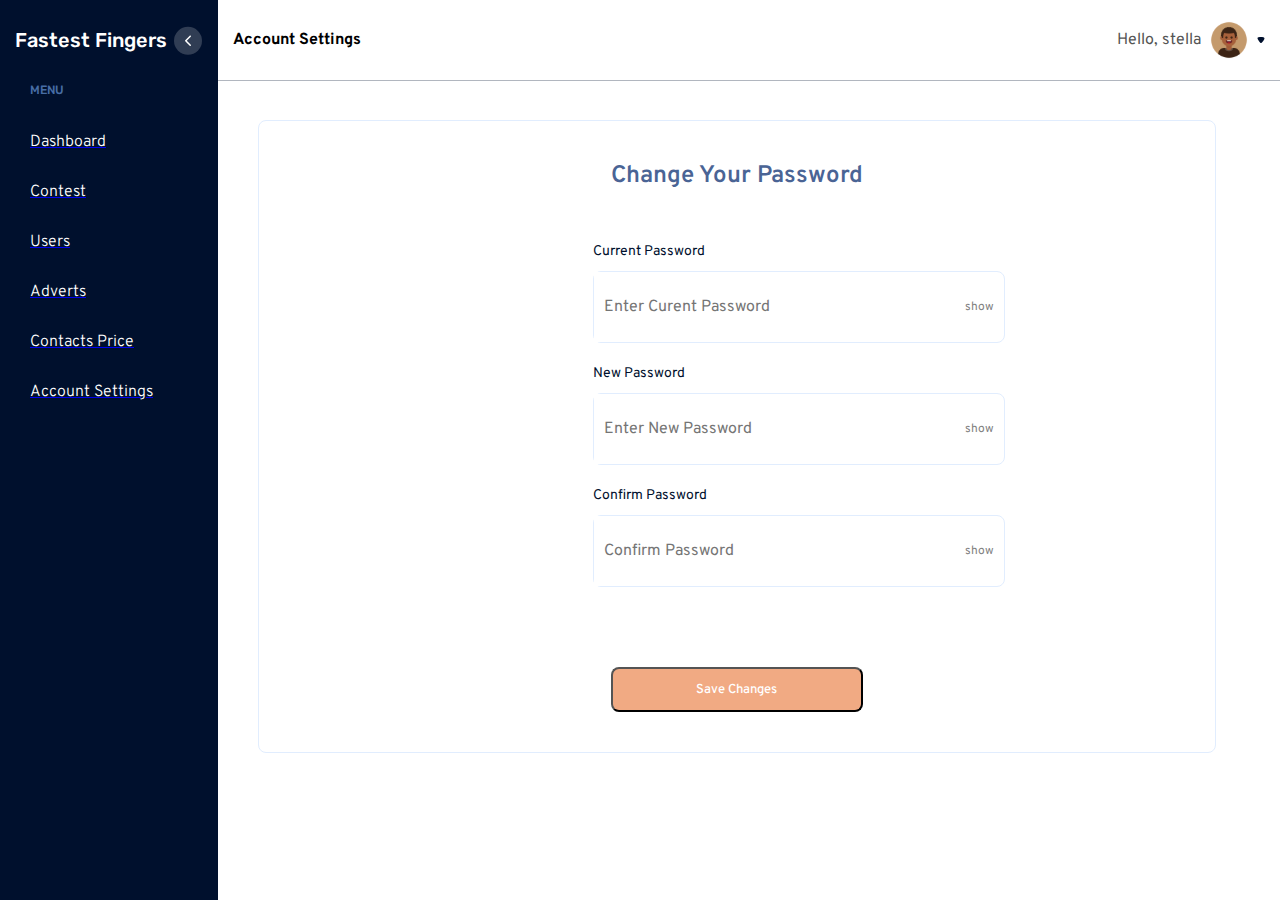
==== accountsettings.html @ 8b32c6ab "first commit" ====
<!DOCTYPE html>
<html lang="en">
	<head>
		<meta charset="UTF-8" />
		<meta http-equiv="X-UA-Compatible" content="IE=edge" />
		<meta name="viewport" content="width=device-width, initial-scale=1.0" />
		<title>Document</title>
		<link rel="stylesheet" href="accountsettings.css" />
	</head>
	<body>
		<div class="page">
			<div id="Container" class="container">
				<div class="fixed-nav">
					<div class="navbar">
						<div class="page-title">
							<h1>Account Settings</h1>
						</div>
						<div class="user-ctn">
							<p>Hello, stella</p>
							<img src="icons/image 1.svg" />
							<img
								onclick="openNav()"
								src="icons/Arrow - Down 2.svg"
							/>
						</div>
					</div>
				</div>
				<div class="inner-ctn">
					
					</div>
					
					<div class="second-rec">
						<div class="change-ctn">
							<p class="change">Change Your Password</p>
						</div>
						<form>
						<div class="current-div">
							<p class="current">Current Password</p>
							<div  class="input1-div">
								<input id="input-el" class="current-ps" type="password" placeholder="Enter Curent Password">
								<p id="show-el" class="show-ps" onclick="showPass()">show</p>
							</div>
						</div>
						<div class="current-div">
							<p class="current">New Password</p>
							<div class="input1-div">
								<input id="input-el2" class="current-ps" type="password" placeholder="Enter New Password">
								<p class="show-ps" onclick="showPass2()">show</p>
							</div>
						</div>
						<div class="current-div">
							<p class="current">Confirm Password</p>
							<div class="input1-div">
								<input id="input-el3" class="current-ps" type="password" placeholder="Confirm Password">
								<p class="show-ps" onclick="showPass3()">show</p>
							</div>
						</div>
						<div class="sav-ctn">
							<button class="save">Save Changes</button>
						</div>
						</form>
					</div>
				
				</div>
			</div>
			<div id="Sidenav" class="side-nav">
				<div class="logo-ctn">
					<p class="logo-name">Fastest Fingers</p>
					<img
						class="close"
						onclick="closeNav()"
						src="icons/Collapse.svg"
					/>
				</div>
				<div class="menu-ctn">
					<p class="menu-title">MENU</p>
					<ul class="menus">
					<a href="dashboard.html"><li  class="menu-items" href="dashboard2.html">Dashboard</li></a>
						<a href="contest.html"><li class="menu-items">Contest</li></a>
						<a href="users.html"><li class="menu-items">Users</li></a>
						<a href="Adverts.html"><li class="menu-items">Adverts</li></a>
						<a href="contactsprice.html"><li class="menu-items">Contacts Price</li></a>
						<a href="accountsettings.html"><li class="menu-items">Account Settings</li></a>
					</ul>
				</div>
			</div>
		</div>
		<script src="accountsettings.js"></script>
	</body>
</html>
---- accountsettings.css ----
@import url("https://fonts.googleapis.com/css2?family=Overpass:wght@100;300;400;500;600;700;800;900&display=swap");
@import url("https://fonts.googleapis.com/css2?family=Rubik:wght@400;500;600;700&display=swap");

* {
	font-family: "Overpass", sans-serif;
	font-size: 16px;
	padding: 0;
	margin: 0;
}
/* .fixed-nav {
	posi
	
} */
.navbar {
	top: 0;
	position: fixed;
	height: 80px;
	display: flex;
	justify-content: space-between;
	align-items: center;
	padding: 0 15px;
	width: 83%;
	background-color: white;
	border-bottom: 1px solid #00102d4e;
}
.container {
	margin-left: 17%;
	width: 83%;
}

.user-ctn {
	display: flex;
	gap: 7px;
	align-items: center;
	margin-right: 30px;
}

/* nav ul {
	display: inline-block;
	list-style: none;
	margin-right: 0px;
	overflow: hidden;

	position: relative;
	text-align: right;
} */

p {
	display: inline-block;
	text-decoration: none;
	color: #555;
	cursor: pointer;
}
/*----------------------Total div---------------------------------*/

.inner-ctn {
	padding: 0 40px;
	margin-top: 120px;
}

.small-rec {
	text-align: center;
}
.textdiv p {
	color: white;
	font-size: 14px;
	font-weight: 400;
	line-height: 17.72px;
}
.textdiv h2 {
	color: white;
	font-size: 24px;
	font-weight: 600;
}
.text-flex {
	display: flex;
	align-items: center;
	width: 85%;
	height: 107px;
	background: #00102d;
	margin-top: 10px;
	border-radius: 8px;
	box-shadow: 0px 4px 16px rgba(189, 205, 236, 0.6);
}
/*---------------------------second-rec------------------------------------*/

.second-rec {
	width: 90%;
	height: fit-content;
	background-color: white;
	background: #ffffff;
	border: 1px solid #e1edfe;
	border-radius: 8px;
	margin-top: 40px;
	margin-bottom: 50px;
	align-items: center;
	margin-left: 40px;
}
form {
	margin: auto;
	width: 30%;
}
.change-ctn {
	margin-top: 40px;
	text-align: center;
	margin-bottom: 50px;
}
.change {
	font-weight: 600;
	font-size: 24px;
	line-height: 30px;
	align-items: center;
	color: #4a6495;
}
.current-div {
	margin-bottom: 20px;
}
.current {
	font-style: normal;
	font-weight: 400;
	font-size: 14px;
	line-height: 18px;
	color: #00102d;
	margin-bottom: 10px;
}
.input1-div {
	width: 400px;
	height: 70px;
	left: 644px;
	top: 359px;
	border: 1px solid #e1edfe;
	border-radius: 8px;
	display: flex;
	justify-content: space-between;
	align-items: center;
	padding-right: 10px;
}
.current-ps {
	height: 70px;
	width: 100%;
	border: none;
	padding-left: 10px;
}
.show-ps {
	color: #818181;
	font-weight: 400;
	font-size: 12px;
}
.sav-ctn {
	margin-top: 80px;
	text-align: center;
	margin-bottom: 40px;
}
.save {
	width: 252px;
	height: 45px;
	background: #f1aa83;
	border-radius: 8px;
	font-style: normal;
	font-weight: 500;
	font-size: 13px;
	
	text-align: center;
	color: #ffffff;
}
/*-----------------------------side-nav---------------------*/
.logo-ctn {
	display: flex;
	justify-content: center;
	align-items: center;
	gap: 7px;
	height: 80px;
}

.logo-name {
	font-family: "Rubik", sans-serif;
	font-weight: 500;
	color: #fff;
	font-size: 20px;
}
.side-nav {
	position: fixed;
	width: 17%;
	height: 100vh;
	left: 0px;
	top: 0px;
	background: #00102d;
}

.menu-title {
	font-family: "Rubik", sans-serif;
	font-size: 12px;
	font-weight: 500;
	margin-bottom: 20px;
	color: #476da5;
	padding-left: 30px;
}

.menu-items {
	font-weight: 300;
	list-style: none;
	padding: 15px 0;
	padding-left: 30px;
	color: #fff;
}

.menu-items:hover {
	color: #f1aa83;
	cursor: pointer;
	background-color: #f1aa8323;
	border-left: 4px solid #f1aa83;
}
.sid-rec {
	width: 100%;
	height: 42px;
}
.side-nav h1 {
	color: white;
	font-family: "Rubik";
	font-style: normal;
	font-weight: 500;
	font-size: 20px;
	line-height: 24px;
	display: flex;
	text-align: center;
	align-items: center;
}
/*--------------------------page-ctn-----------------------------------*/

.page-ctn {
	align-items: center;
	display: flex;
	margin-left: 73%;
	margin-top: 34px;
	margin-bottom: 30px;
}
.box {
	width: 32px;
	height: 32px;
	border-radius: 4px;
	background: #ffffff;
	border: 1px solid #00102d;
	box-sizing: border-box;
	margin-left: 5px;
	text-align: center;
}
.box p {
	font-family: "Overpass";
	font-style: normal;
	font-weight: 700;
	font-size: 14px;
	text-align: center;
	padding-top: 8px;
}
.box-img {
	padding-top: 8px;
}
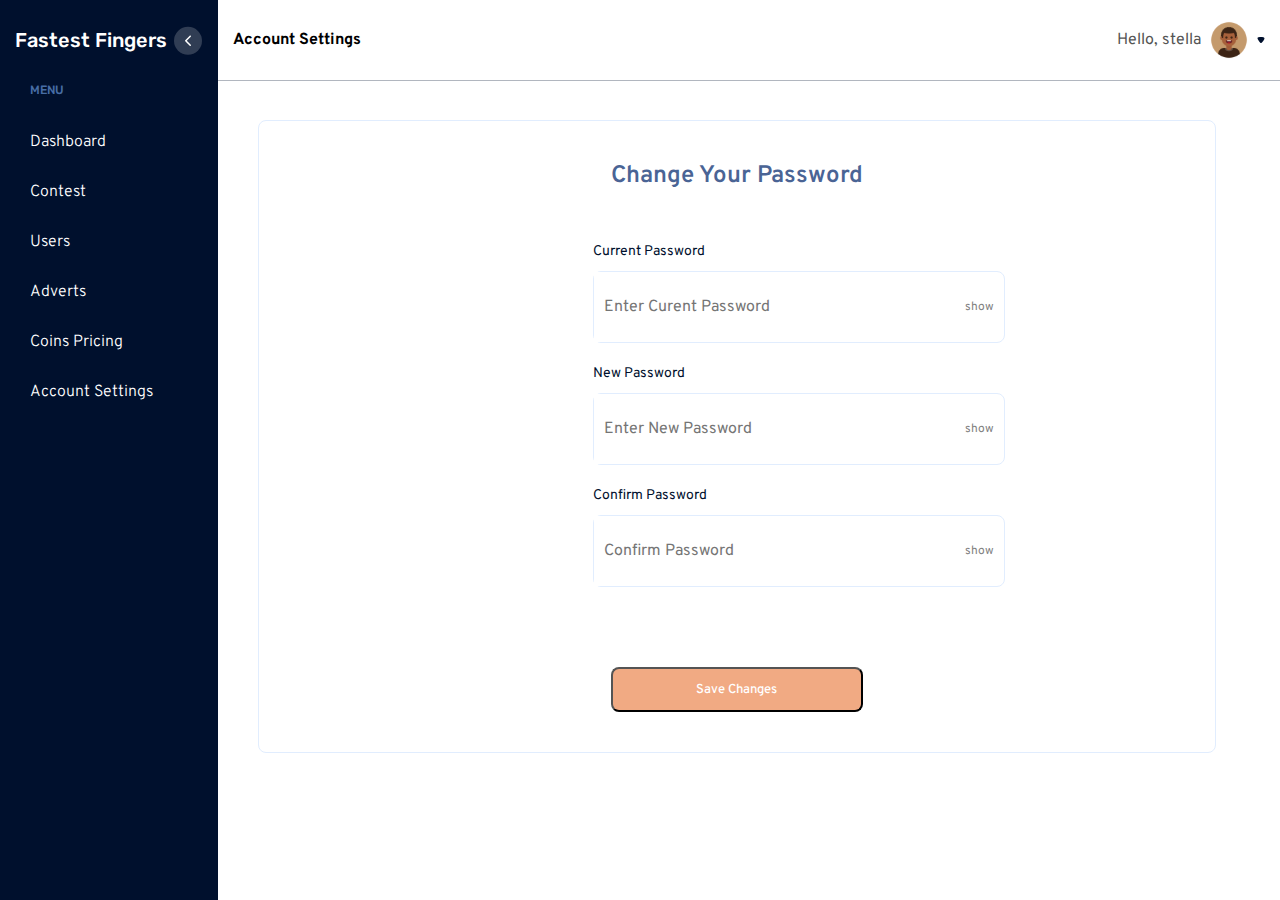
==== commit c45451cc: "changes with nav" ====
--- a/accountsettings.html
+++ b/accountsettings.html
@@ -75,11 +75,11 @@
 				<div class="menu-ctn">
 					<p class="menu-title">MENU</p>
 					<ul class="menus">
-					<a href="dashboard.html"><li  class="menu-items" href="dashboard2.html">Dashboard</li></a>
+					<a href="/"><li  class="menu-items" href="dashboard2.html">Dashboard</li></a>
 						<a href="contest.html"><li class="menu-items">Contest</li></a>
 						<a href="users.html"><li class="menu-items">Users</li></a>
 						<a href="Adverts.html"><li class="menu-items">Adverts</li></a>
-						<a href="contactsprice.html"><li class="menu-items">Contacts Price</li></a>
+						<a href="coinspricing.html"><li class="menu-items">Coins Pricing</li></a>
 						<a href="accountsettings.html"><li class="menu-items">Account Settings</li></a>
 					</ul>
 				</div>
--- a/accountsettings.css
+++ b/accountsettings.css
@@ -164,6 +164,21 @@
 	color: #ffffff;
 }
 /*-----------------------------side-nav---------------------*/
+a:link {
+	text-decoration: none;
+}
+
+a:visited {
+	text-decoration: none;
+}
+
+a:hover {
+	text-decoration: none;
+}
+
+a:active {
+	text-decoration: none;
+}
 .logo-ctn {
 	display: flex;
 	justify-content: center;
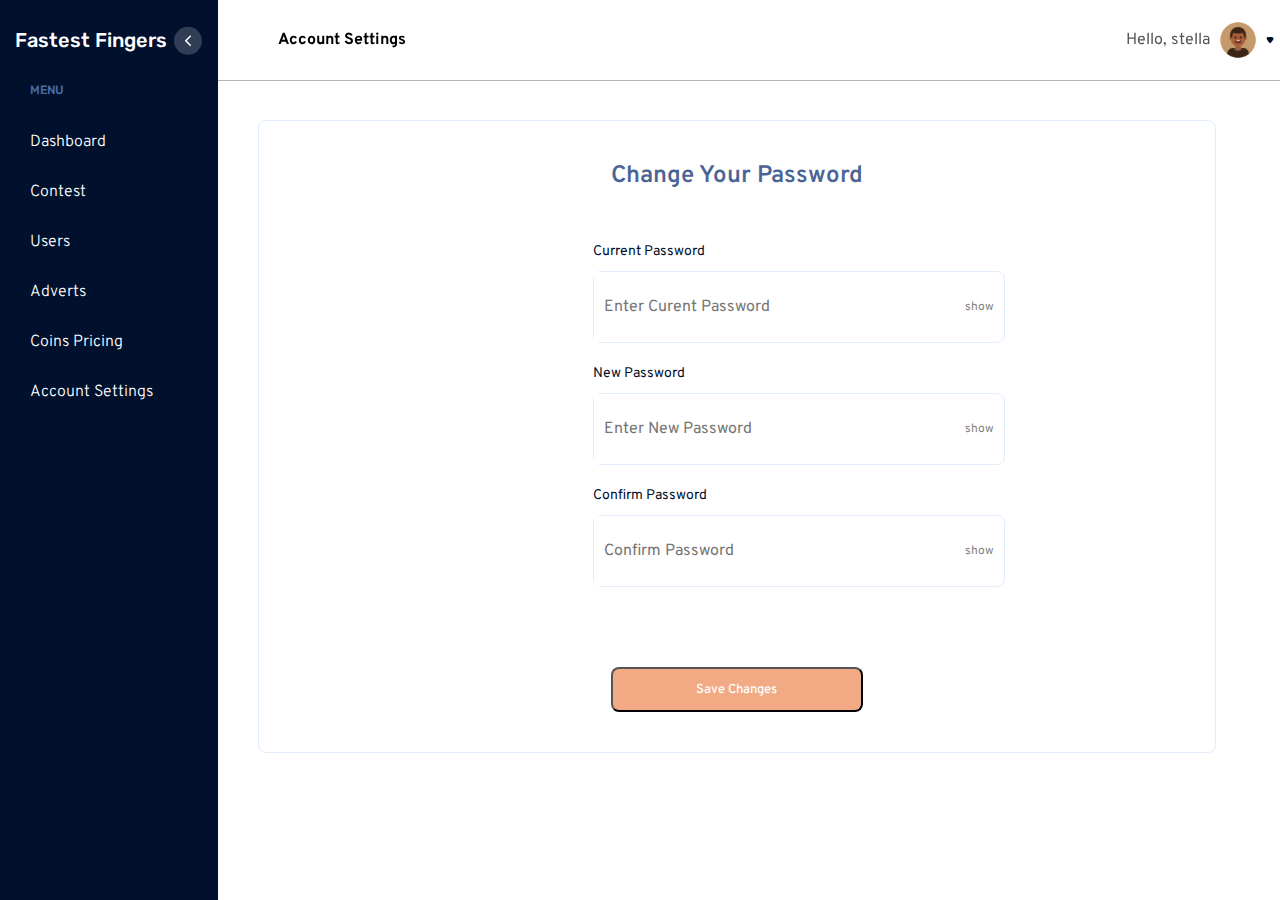
==== commit e4b4a65b: "animations for the page navs" ====
--- a/accountsettings.html
+++ b/accountsettings.html
@@ -19,10 +19,12 @@
 							<p>Hello, stella</p>
 							<img src="icons/image 1.svg" />
 							<img
-								onclick="openNav()"
+							
 								src="icons/Arrow - Down 2.svg"
 							/>
 						</div>
+						<img onclick="menutoogle()"
+							class="menu-icon" src="icons/menu icon.png" />
 					</div>
 				</div>
 				<div class="inner-ctn">
@@ -56,7 +58,7 @@
 							</div>
 						</div>
 						<div class="sav-ctn">
-							<button class="save">Save Changes</button>
+							<button class="save" onclick="return Validate()" >Save Changes</button>
 						</div>
 						</form>
 					</div>
@@ -85,6 +87,23 @@
 				</div>
 			</div>
 		</div>
+  <div href="javascript:void(0)" id="mySidenav" class="sidebar-bg" onclick="closeNav()">
+					<div class="sidenav-2">
+					 <a href="javascript:void(0)" class="closebtn" onclick="closeNav()"><img
+						class="close"
+						src="icons/Collapse.svg"
+					/><p class="back-white">Close</p></a>
+					<ul>
+ 						<a href="/"><li class="sec-">Dashboard</li></a>
+  						<a href="contest.html"><li class="sec-">Contest</li></a>
+ 						 <a href="users.html"><li class="sec-">Users</li></a>
+  						<a href="Adverts.html"><li class="sec-">Adverts</li></a>
+							<a href="coinspricing.html"><li class="sec-">Coins Pricing</li></a>
+						<a href="accountsettings.html"><li class="sec-">Account Settings</li></a>
+					</ul>
+				</div>
+		<script src="https://cdnjs.cloudflare.com/ajax/libs/gsap/3.4.0/gsap.min.js"></script>
+
 		<script src="accountsettings.js"></script>
 	</body>
 </html>
--- a/accountsettings.css
+++ b/accountsettings.css
@@ -26,6 +26,10 @@
 .container {
 	margin-left: 17%;
 	width: 83%;
+}
+.menu-icon {
+	width: 24px;
+	display: none;
 }
 
 .user-ctn {
@@ -111,6 +115,7 @@
 	line-height: 30px;
 	align-items: center;
 	color: #4a6495;
+	
 }
 .current-div {
 	margin-bottom: 20px;
@@ -122,6 +127,7 @@
 	line-height: 18px;
 	color: #00102d;
 	margin-bottom: 10px;
+	outline: none;
 }
 .input1-div {
 	width: 400px;
@@ -134,12 +140,14 @@
 	justify-content: space-between;
 	align-items: center;
 	padding-right: 10px;
+	
 }
 .current-ps {
 	height: 70px;
 	width: 100%;
 	border: none;
 	padding-left: 10px;
+	outline: none;
 }
 .show-ps {
 	color: #818181;
@@ -270,3 +278,114 @@
 .box-img {
 	padding-top: 8px;
 }
+/*------------------------menu icons -----------------------*/
+.sidebar-bg {
+	width: 100%;
+	height: 100vh;
+	z-index: 150;
+	background-color: #00000065;
+	position: fixed;
+	top: 0;
+	left: 0;
+	display: none;
+}
+
+.sidenav {
+	height: 100vh;
+	width: 25%;
+	background-color: white;
+	padding-top: 20px;
+	transition: 0.10s;
+	/* z-index: 150; */
+	text-align: center;
+}
+.sidenav-2 {
+	background: #00102d;
+}
+.sidenav-2 li {
+	padding: 18px 13px;
+	border-bottom: 1px solid rgba(0, 0, 0, 0.171);
+	cursor: pointer;
+	margin: auto;
+	list-style: none;
+    color: #ffffff
+	
+}
+.sidenav-2 li a {
+	color: #ffffff
+}
+.sidenav-2 li a:hover {
+	color: red;
+	padding: 10px;
+}
+.sec- {
+	color: #f1aa83;
+	cursor: pointer;
+	background-color: #f1aa8323;
+	border-left: 4px solid #f1aa83;
+}
+.closebtn {
+	display: flex;
+	align-items: center;
+	padding-left: 10px;
+	gap: 20px;
+	margin-top: 10px;
+}
+.back-white {
+	color: white;
+}
+/*----------------------------media query----------------------*/
+@media screen and (max-width: 480px)  {
+.container {
+		width: 100%;
+		margin: 0px;
+		height: fit-content;
+	}
+	.menu-icon {
+		display: block;
+	}
+	.page-ctn {
+		width: 100%;
+		margin-left: 0 	;
+
+		align-items: flex-end;
+	}
+	.user-ctn {
+		display: none;
+	}
+	.second-rec {
+		width: 100%;
+		margin: 0;
+	}
+	.navbar {
+		width: 95%;
+		justify-content: space-between;
+		margin: 0px;
+		display: flex;
+		gap: 150px;
+		align-items: center;
+		z-index: 20;
+	}
+	.side-nav {
+		display: none;
+	}
+	form {
+		width: 90%;
+	}
+	.input1-div {
+		width: 100%;
+	}
+	.sav-ctn {
+		margin-top: 20px;
+	}
+		.menu-icon {
+		display: block;
+	}
+		.sidenav-2 {
+		padding-top: 15px;
+	}
+	.sidenav-2 a {
+		font-size: 18px;
+	}
+	
+}
